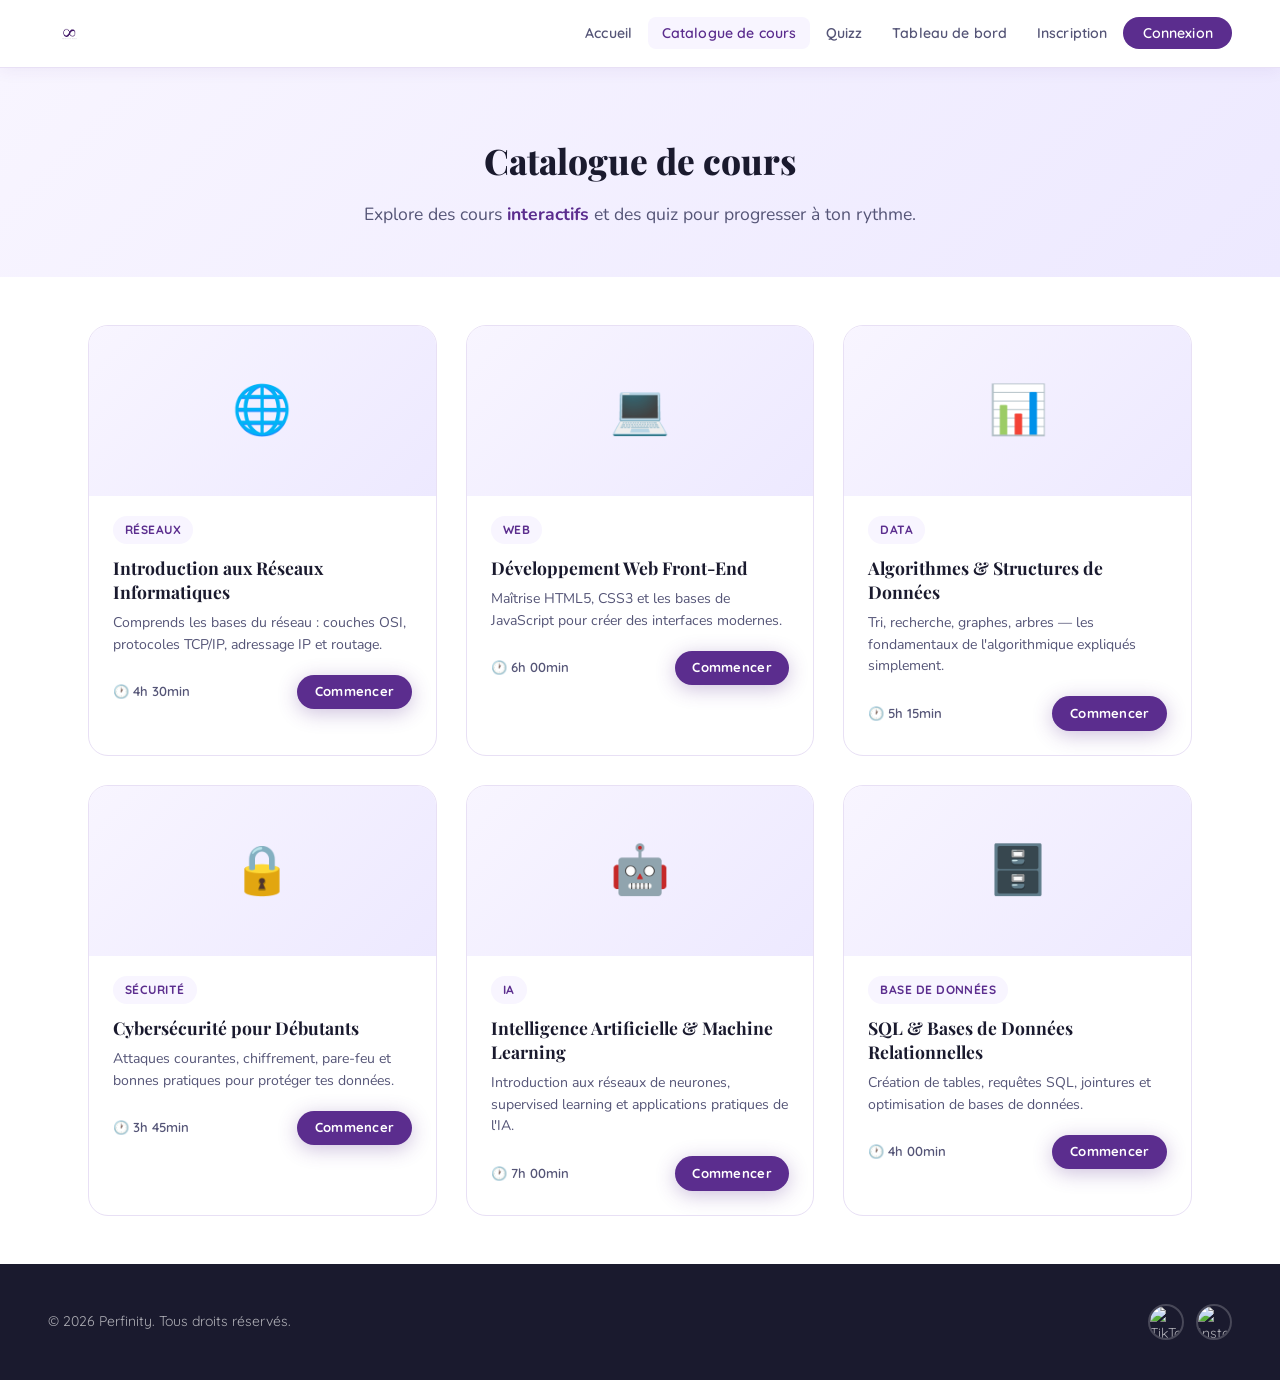
==== cata.html @ b3f83904 "modification des fichiers" ====
<!DOCTYPE html>
<html lang="fr">
<head>
  <meta charset="UTF-8">
  <meta name="viewport" content="width=device-width, initial-scale=1.0">
  <title>Perfinity – Catalogue de cours</title>
  <link rel="stylesheet" href="style.css">
  <link rel="icon" href="Perfinity_vf_claire-removebg-preview.png">
</head>
<body>

  <!-- HEADER -->
  <header>
    <img src="Perfinity_vf_claire-removebg-preview.png" alt="Perfinity" class="logo">
    <nav>
      <ul>
        <li><a href="home.html">Accueil</a></li>
        <li><a href="cata.html" class="active">Catalogue de cours</a></li>
        <li><a href="qui.html">Quizz</a></li>
        <li><a href="tdb.html">Tableau de bord</a></li>
        <li><a href="inscrip.html">Inscription</a></li>
        <li><a href="log.html">Connexion</a></li>
      </ul>
    </nav>
  </header>

  <main>

    <!-- CATALOGUE HEADER -->
    <div class="catalogue-header">
      <h1>Catalogue de cours</h1>
      <p>Explore des cours <em>interactifs</em> et des quiz pour progresser à ton rythme.</p>
    </div>

    <!-- COURSES GRID -->
    <div class="courses-grid">

      <div class="course-card">
        <div class="course-thumb">🌐</div>
        <div class="course-body">
          <span class="course-tag">Réseaux</span>
          <h3>Introduction aux Réseaux Informatiques</h3>
          <p>Comprends les bases du réseau : couches OSI, protocoles TCP/IP, adressage IP et routage.</p>
          <div class="course-footer">
            <span>🕐 4h 30min</span>
            <a href="#" class="btn btn-primary" style="padding:.4rem 1.1rem;font-size:.82rem;">Commencer</a>
          </div>
        </div>
      </div>

      <div class="course-card">
        <div class="course-thumb">💻</div>
        <div class="course-body">
          <span class="course-tag">Web</span>
          <h3>Développement Web Front-End</h3>
          <p>Maîtrise HTML5, CSS3 et les bases de JavaScript pour créer des interfaces modernes.</p>
          <div class="course-footer">
            <span>🕐 6h 00min</span>
            <a href="#" class="btn btn-primary" style="padding:.4rem 1.1rem;font-size:.82rem;">Commencer</a>
          </div>
        </div>
      </div>

      <div class="course-card">
        <div class="course-thumb">📊</div>
        <div class="course-body">
          <span class="course-tag">Data</span>
          <h3>Algorithmes & Structures de Données</h3>
          <p>Tri, recherche, graphes, arbres — les fondamentaux de l'algorithmique expliqués simplement.</p>
          <div class="course-footer">
            <span>🕐 5h 15min</span>
            <a href="#" class="btn btn-primary" style="padding:.4rem 1.1rem;font-size:.82rem;">Commencer</a>
          </div>
        </div>
      </div>

      <div class="course-card">
        <div class="course-thumb">🔒</div>
        <div class="course-body">
          <span class="course-tag">Sécurité</span>
          <h3>Cybersécurité pour Débutants</h3>
          <p>Attaques courantes, chiffrement, pare-feu et bonnes pratiques pour protéger tes données.</p>
          <div class="course-footer">
            <span>🕐 3h 45min</span>
            <a href="#" class="btn btn-primary" style="padding:.4rem 1.1rem;font-size:.82rem;">Commencer</a>
          </div>
        </div>
      </div>

      <div class="course-card">
        <div class="course-thumb">🤖</div>
        <div class="course-body">
          <span class="course-tag">IA</span>
          <h3>Intelligence Artificielle & Machine Learning</h3>
          <p>Introduction aux réseaux de neurones, supervised learning et applications pratiques de l'IA.</p>
          <div class="course-footer">
            <span>🕐 7h 00min</span>
            <a href="#" class="btn btn-primary" style="padding:.4rem 1.1rem;font-size:.82rem;">Commencer</a>
          </div>
        </div>
      </div>

      <div class="course-card">
        <div class="course-thumb">🗄️</div>
        <div class="course-body">
          <span class="course-tag">Base de données</span>
          <h3>SQL & Bases de Données Relationnelles</h3>
          <p>Création de tables, requêtes SQL, jointures et optimisation de bases de données.</p>
          <div class="course-footer">
            <span>🕐 4h 00min</span>
            <a href="#" class="btn btn-primary" style="padding:.4rem 1.1rem;font-size:.82rem;">Commencer</a>
          </div>
        </div>
      </div>

    </div>
  </main>

  <!-- FOOTER -->
  <footer>
    <p>© 2026 Perfinity. Tous droits réservés.</p>
    <div class="rslinks">
      <a href="https://www.tiktok.com/@immybloom26" target="_blank">
        <img src="styles/LogoTikTok.jpg" alt="TikTok">
      </a>
      <a href="https://www.instagram.com/immyb_loom/" target="_blank">
        <img src="styles/logoInsta.jpg" alt="Instagram">
      </a>
    </div>
  </footer>

</body>
</html>
---- style.css ----
@import url('https://fonts.googleapis.com/css2?family=Archivo:ital,wght@0,100..900;1,100..900&family=Courgette&family=Lora:ital,wght@0,400..700;1,400..700&family=Nunito:ital,wght@0,200..1000;1,200..1000&family=Playfair+Display:ital,wght@0,400..900;1,400..900&family=Quicksand:wght@300..700&display=swap');

/* ============================================================
   VARIABLES & RESET
   ============================================================ */
:root {
  --primary:    #5b2d8e;
  --primary-light: #7c3fbf;
  --primary-dark:  #3d1a6b;
  --accent:     #c084fc;
  --text:       #1a1a2e;
  --text-light: #555577;
  --bg:         #ffffff;
  --bg-soft:    #f8f5ff;
  --border:     #e8e0f5;
  --white:      #ffffff;
  --shadow:     0 4px 24px rgba(91,45,142,0.10);
  --shadow-md:  0 8px 40px rgba(91,45,142,0.16);
  --radius:     12px;
  --radius-lg:  20px;
  --transition: .25s cubic-bezier(.4,0,.2,1);
  --font-display: 'Courgette', cursive;
  --font-heading: 'Playfair Display', serif;
  --font-body:    'Nunito', sans-serif;
  --font-ui:      'Quicksand', sans-serif;
}

*, *::before, *::after { box-sizing: border-box; margin: 0; padding: 0; }

html { scroll-behavior: smooth; font-size: 16px; }

body {
  font-family: var(--font-body);
  background: var(--bg);
  color: var(--text);
  min-height: 100vh;
  display: flex;
  flex-direction: column;
  line-height: 1.65;
}

img { max-width: 100%; display: block; }
a  { color: inherit; text-decoration: none; }

/* ============================================================
   HEADER / NAV
   ============================================================ */
header {
  position: sticky;
  top: 0;
  z-index: 100;
  background: rgba(255,255,255,0.95);
  backdrop-filter: blur(12px);
  border-bottom: 1.5px solid var(--border);
  display: flex;
  align-items: center;
  justify-content: space-between;
  padding: 0 3rem;
  height: 68px;
  box-shadow: 0 2px 16px rgba(91,45,142,0.07);
}

.logo {
  height: 44px;
  width: auto;
  object-fit: contain;
}

header nav ul {
  list-style: none;
  display: flex;
  gap: 0.15rem;
  align-items: center;
}

header nav ul li a {
  font-family: var(--font-ui);
  font-weight: 600;
  font-size: 0.88rem;
  color: var(--text-light);
  padding: 0.45rem 0.85rem;
  border-radius: 8px;
  transition: color var(--transition), background var(--transition);
  letter-spacing: 0.01em;
}

header nav ul li a:hover,
header nav ul li a.active {
  color: var(--primary);
  background: var(--bg-soft);
}

header nav ul li:last-child a,
header nav ul li:nth-last-child(2) a {
  background: transparent;
}

header nav ul li:last-child a {
  background: var(--primary);
  color: var(--white);
  padding: 0.45rem 1.2rem;
  border-radius: 999px;
}

header nav ul li:last-child a:hover {
  background: var(--primary-dark);
  color: var(--white);
}

/* ============================================================
   MAIN
   ============================================================ */
main { flex: 1; }

/* ============================================================
   HERO (home)
   ============================================================ */
.hero {
  background: linear-gradient(135deg, var(--bg-soft) 0%, #ede9ff 60%, #f3e8ff 100%);
  padding: 7rem 3rem 6rem;
  text-align: center;
  position: relative;
  overflow: hidden;
}

.hero::before {
  content: '';
  position: absolute;
  inset: 0;
  background: radial-gradient(ellipse 70% 60% at 50% 0%, rgba(192,132,252,0.18) 0%, transparent 70%);
  pointer-events: none;
}

.hero-brand {
  font-family: var(--font-display);
  font-size: 1.4rem;
  color: var(--primary);
  letter-spacing: 0.05em;
  margin-bottom: 1rem;
  opacity: .85;
}

.hero h1 {
  font-family: var(--font-heading);
  font-size: clamp(2.4rem, 5vw, 4rem);
  font-weight: 800;
  color: var(--text);
  line-height: 1.15;
  margin-bottom: 1.4rem;
}

.hero h1 em {
  font-style: normal;
  color: var(--primary);
}

.hero p {
  font-size: 1.1rem;
  color: var(--text-light);
  max-width: 560px;
  margin: 0 auto 2.5rem;
}

/* ============================================================
   BUTTONS
   ============================================================ */
.btn {
  display: inline-block;
  font-family: var(--font-ui);
  font-weight: 700;
  font-size: 0.95rem;
  padding: 0.75rem 2rem;
  border-radius: 999px;
  border: none;
  cursor: pointer;
  transition: transform var(--transition), box-shadow var(--transition), background var(--transition);
  letter-spacing: 0.02em;
}

.btn-primary {
  background: var(--primary);
  color: var(--white);
  box-shadow: 0 4px 20px rgba(91,45,142,0.30);
}

.btn-primary:hover {
  background: var(--primary-dark);
  transform: translateY(-2px);
  box-shadow: 0 8px 28px rgba(91,45,142,0.38);
}

.btn-outline {
  background: transparent;
  color: var(--primary);
  border: 2px solid var(--primary);
}

.btn-outline:hover {
  background: var(--primary);
  color: var(--white);
  transform: translateY(-2px);
}

/* ============================================================
   SECTIONS GENERALES
   ============================================================ */
section {
  padding: 4rem 3rem;
}

.section-title {
  font-family: var(--font-heading);
  font-size: 1.9rem;
  font-weight: 700;
  color: var(--text);
  margin-bottom: 0.5rem;
}

.section-subtitle {
  color: var(--text-light);
  font-size: 1.05rem;
  margin-bottom: 2.5rem;
}

/* ============================================================
   QUIZ PREVIEW (home)
   ============================================================ */
.quiz-preview {
  background: var(--bg-soft);
  padding: 3.5rem 3rem;
}

.quiz-preview .section-header {
  text-align: center;
  margin-bottom: 2.5rem;
}

.quiz-grid {
  display: grid;
  grid-template-columns: repeat(auto-fill, minmax(300px, 1fr));
  gap: 1.5rem;
  max-width: 900px;
  margin: 0 auto;
}

.quiz-card {
  background: var(--white);
  border: 1.5px solid var(--border);
  border-radius: var(--radius-lg);
  padding: 1.4rem 1.6rem;
  display: flex;
  align-items: flex-start;
  gap: 1.2rem;
  transition: box-shadow var(--transition), transform var(--transition);
  cursor: pointer;
}

.quiz-card:hover {
  box-shadow: var(--shadow-md);
  transform: translateY(-3px);
  border-color: var(--accent);
}

.quiz-icon {
  width: 52px;
  height: 52px;
  min-width: 52px;
  background: var(--bg-soft);
  border-radius: var(--radius);
  display: flex;
  align-items: center;
  justify-content: center;
  font-size: 1.6rem;
}

.quiz-card h4 {
  font-family: var(--font-ui);
  font-weight: 700;
  font-size: 1rem;
  color: var(--text);
  margin-bottom: 0.35rem;
}

.quiz-card p {
  font-size: 0.88rem;
  color: var(--text-light);
  line-height: 1.5;
}

/* ============================================================
   CTA SECTION
   ============================================================ */
.cta {
  background: linear-gradient(135deg, var(--primary) 0%, var(--primary-light) 100%);
  color: var(--white);
  text-align: center;
  padding: 5rem 3rem;
  border-radius: var(--radius-lg);
  margin: 0 3rem 4rem;
}

.cta h2 {
  font-family: var(--font-heading);
  font-size: 2rem;
  font-weight: 800;
  margin-bottom: 0.75rem;
}

.cta p {
  font-size: 1.05rem;
  opacity: .88;
  margin-bottom: 2rem;
}

.cta .btn-primary {
  background: var(--white);
  color: var(--primary);
  box-shadow: 0 4px 20px rgba(0,0,0,0.18);
}

.cta .btn-primary:hover {
  background: var(--bg-soft);
  color: var(--primary-dark);
}

/* ============================================================
   CATALOGUE
   ============================================================ */
.catalogue-header {
  text-align: center;
  background: linear-gradient(135deg, var(--bg-soft) 0%, #ede9ff 100%);
  padding: 4rem 3rem 3rem;
}

.catalogue-header h1 {
  font-family: var(--font-heading);
  font-size: 2.2rem;
  font-weight: 800;
  color: var(--text);
  margin-bottom: 0.6rem;
}

.catalogue-header p {
  color: var(--text-light);
  font-size: 1.1rem;
  max-width: 620px;
  margin: 0 auto;
}

.catalogue-header p em {
  color: var(--primary);
  font-style: normal;
  font-weight: 700;
}

.courses-grid {
  display: grid;
  grid-template-columns: repeat(auto-fill, minmax(280px, 1fr));
  gap: 1.8rem;
  padding: 3rem;
  max-width: 1200px;
  margin: 0 auto;
}

.course-card {
  background: var(--white);
  border: 1.5px solid var(--border);
  border-radius: var(--radius-lg);
  overflow: hidden;
  transition: box-shadow var(--transition), transform var(--transition);
  cursor: pointer;
}

.course-card:hover {
  box-shadow: var(--shadow-md);
  transform: translateY(-4px);
  border-color: var(--accent);
}

.course-thumb {
  width: 100%;
  height: 170px;
  background: linear-gradient(135deg, var(--bg-soft), #ede9ff);
  display: flex;
  align-items: center;
  justify-content: center;
  font-size: 3rem;
}

.course-body {
  padding: 1.3rem 1.5rem 1.5rem;
}

.course-tag {
  display: inline-block;
  background: var(--bg-soft);
  color: var(--primary);
  font-family: var(--font-ui);
  font-weight: 700;
  font-size: 0.75rem;
  padding: 0.25rem 0.75rem;
  border-radius: 999px;
  margin-bottom: 0.75rem;
  letter-spacing: 0.04em;
  text-transform: uppercase;
}

.course-card h3 {
  font-family: var(--font-heading);
  font-size: 1.1rem;
  font-weight: 700;
  color: var(--text);
  margin-bottom: 0.5rem;
  line-height: 1.35;
}

.course-card p {
  font-size: 0.88rem;
  color: var(--text-light);
  line-height: 1.55;
  margin-bottom: 1.2rem;
}

.course-footer {
  display: flex;
  align-items: center;
  justify-content: space-between;
  font-size: 0.82rem;
  color: var(--text-light);
  font-family: var(--font-ui);
  font-weight: 600;
}

/* ============================================================
   QUIZ PAGE
   ============================================================ */
.quiz-header {
  text-align: center;
  background: linear-gradient(135deg, var(--bg-soft) 0%, #ede9ff 100%);
  padding: 4rem 3rem 3rem;
}

.quiz-header h1 {
  font-family: var(--font-heading);
  font-size: 2rem;
  font-weight: 800;
  color: var(--text);
  margin-bottom: 0.5rem;
}

.quiz-header p {
  color: var(--primary);
  font-weight: 700;
  font-size: 1.05rem;
}

.quiz-list {
  display: grid;
  grid-template-columns: repeat(auto-fill, minmax(300px, 1fr));
  gap: 1.6rem;
  padding: 3rem;
  max-width: 1100px;
  margin: 0 auto;
}

.quiz-item {
  background: var(--white);
  border: 1.5px solid var(--border);
  border-radius: var(--radius-lg);
  padding: 1.6rem;
  display: flex;
  gap: 1.1rem;
  align-items: flex-start;
  transition: box-shadow var(--transition), transform var(--transition);
  cursor: pointer;
}

.quiz-item:hover {
  box-shadow: var(--shadow-md);
  transform: translateY(-3px);
  border-color: var(--accent);
}

.quiz-item-icon {
  width: 56px;
  height: 56px;
  min-width: 56px;
  background: var(--bg-soft);
  border-radius: var(--radius);
  display: flex;
  align-items: center;
  justify-content: center;
  font-size: 1.8rem;
}

.quiz-item-content h4 {
  font-family: var(--font-ui);
  font-weight: 700;
  font-size: 1rem;
  margin-bottom: 0.4rem;
  color: var(--text);
}

.quiz-item-content p {
  font-size: 0.875rem;
  color: var(--text-light);
  margin-bottom: 0.8rem;
  line-height: 1.5;
}

.quiz-meta {
  display: flex;
  gap: 0.75rem;
  font-size: 0.78rem;
  font-family: var(--font-ui);
  font-weight: 600;
  color: var(--text-light);
}

.quiz-meta span {
  background: var(--bg-soft);
  padding: 0.2rem 0.6rem;
  border-radius: 999px;
  color: var(--primary);
}

/* ============================================================
   TABLEAU DE BORD
   ============================================================ */
.dashboard {
  padding: 3rem;
  max-width: 1100px;
  margin: 0 auto;
}

.dashboard-welcome {
  background: linear-gradient(135deg, var(--primary) 0%, var(--primary-light) 100%);
  color: var(--white);
  border-radius: var(--radius-lg);
  padding: 2.5rem 2.8rem;
  margin-bottom: 2.5rem;
  display: flex;
  align-items: center;
  justify-content: space-between;
  flex-wrap: wrap;
  gap: 1.5rem;
}

.dashboard-welcome h2 {
  font-family: var(--font-heading);
  font-size: 1.8rem;
  font-weight: 800;
  margin-bottom: 0.4rem;
}

.dashboard-welcome p {
  opacity: .88;
  font-size: 0.98rem;
}

.stats-grid {
  display: grid;
  grid-template-columns: repeat(auto-fit, minmax(180px, 1fr));
  gap: 1.3rem;
  margin-bottom: 2.5rem;
}

.stat-card {
  background: var(--white);
  border: 1.5px solid var(--border);
  border-radius: var(--radius-lg);
  padding: 1.6rem;
  text-align: center;
  transition: box-shadow var(--transition);
}

.stat-card:hover { box-shadow: var(--shadow); }

.stat-icon {
  font-size: 2rem;
  margin-bottom: 0.6rem;
}

.stat-value {
  font-family: var(--font-heading);
  font-size: 2rem;
  font-weight: 800;
  color: var(--primary);
  line-height: 1;
  margin-bottom: 0.4rem;
}

.stat-label {
  font-size: 0.85rem;
  color: var(--text-light);
  font-family: var(--font-ui);
  font-weight: 600;
}

.dashboard-grid {
  display: grid;
  grid-template-columns: 2fr 1fr;
  gap: 1.8rem;
}

.dashboard-panel {
  background: var(--white);
  border: 1.5px solid var(--border);
  border-radius: var(--radius-lg);
  padding: 1.8rem;
}

.dashboard-panel h3 {
  font-family: var(--font-heading);
  font-size: 1.15rem;
  font-weight: 700;
  margin-bottom: 1.3rem;
  color: var(--text);
  border-bottom: 1.5px solid var(--border);
  padding-bottom: 0.75rem;
}

.progress-item {
  margin-bottom: 1.2rem;
}

.progress-header {
  display: flex;
  justify-content: space-between;
  font-size: 0.88rem;
  font-family: var(--font-ui);
  font-weight: 600;
  color: var(--text);
  margin-bottom: 0.45rem;
}

.progress-bar {
  height: 8px;
  background: var(--bg-soft);
  border-radius: 999px;
  overflow: hidden;
}

.progress-fill {
  height: 100%;
  background: linear-gradient(90deg, var(--primary), var(--accent));
  border-radius: 999px;
  transition: width 1s ease;
}

.activity-item {
  display: flex;
  align-items: center;
  gap: 0.9rem;
  padding: 0.75rem 0;
  border-bottom: 1px solid var(--border);
  font-size: 0.875rem;
}

.activity-item:last-child { border-bottom: none; }

.activity-dot {
  width: 10px;
  height: 10px;
  border-radius: 50%;
  background: var(--primary);
  min-width: 10px;
}

.activity-text { color: var(--text); flex: 1; }
.activity-time { color: var(--text-light); font-size: 0.78rem; font-family: var(--font-ui); }

/* ============================================================
   INSCRIPTION & CONNEXION (forms)
   ============================================================ */
.auth-page {
  min-height: calc(100vh - 68px);
  background: linear-gradient(135deg, var(--bg-soft) 0%, #ede9ff 60%, #f3e8ff 100%);
  display: flex;
  align-items: center;
  justify-content: center;
  padding: 3rem 1.5rem;
}

.auth-card {
  background: var(--white);
  border: 1.5px solid var(--border);
  border-radius: var(--radius-lg);
  padding: 2.8rem 2.5rem;
  width: 100%;
  max-width: 460px;
  box-shadow: var(--shadow-md);
}

.auth-logo {
  text-align: center;
  margin-bottom: 0.5rem;
}

.auth-logo img {
  height: 48px;
  margin: 0 auto;
}

.auth-title {
  font-family: var(--font-heading);
  font-size: 1.7rem;
  font-weight: 800;
  color: var(--text);
  text-align: center;
  margin-bottom: 0.35rem;
}

.auth-subtitle {
  text-align: center;
  color: var(--text-light);
  font-size: 0.92rem;
  margin-bottom: 2rem;
}

.form-group {
  margin-bottom: 1.3rem;
}

.form-group label {
  display: block;
  font-family: var(--font-ui);
  font-weight: 700;
  font-size: 0.875rem;
  color: var(--text);
  margin-bottom: 0.45rem;
}

.form-group input,
.form-group select,
.form-group textarea {
  width: 100%;
  padding: 0.75rem 1rem;
  border: 1.5px solid var(--border);
  border-radius: var(--radius);
  font-family: var(--font-body);
  font-size: 0.95rem;
  color: var(--text);
  background: var(--bg);
  transition: border-color var(--transition), box-shadow var(--transition);
  outline: none;
}

.form-group input:focus,
.form-group select:focus,
.form-group textarea:focus {
  border-color: var(--primary);
  box-shadow: 0 0 0 3px rgba(91,45,142,0.12);
}

.form-group input::placeholder {
  color: #bbb;
}

.form-divider {
  display: flex;
  align-items: center;
  gap: 1rem;
  margin: 1.5rem 0;
  color: var(--text-light);
  font-size: 0.85rem;
  font-family: var(--font-ui);
}

.form-divider::before,
.form-divider::after {
  content: '';
  flex: 1;
  height: 1px;
  background: var(--border);
}

.auth-switch {
  text-align: center;
  margin-top: 1.5rem;
  font-size: 0.9rem;
  color: var(--text-light);
}

.auth-switch a {
  color: var(--primary);
  font-weight: 700;
  transition: opacity var(--transition);
}

.auth-switch a:hover { opacity: .75; }

/* ============================================================
   ARTICLE PAGE
   ============================================================ */
.article-hero {
  background: linear-gradient(135deg, var(--bg-soft) 0%, #ede9ff 100%);
  padding: 4.5rem 3rem 3.5rem;
  text-align: center;
}

.article-hero .article-tag {
  display: inline-block;
  background: var(--primary);
  color: var(--white);
  font-family: var(--font-ui);
  font-weight: 700;
  font-size: 0.78rem;
  padding: 0.3rem 0.9rem;
  border-radius: 999px;
  margin-bottom: 1.2rem;
  letter-spacing: 0.05em;
  text-transform: uppercase;
}

.article-hero h1 {
  font-family: var(--font-heading);
  font-size: clamp(1.8rem, 3.5vw, 2.8rem);
  font-weight: 800;
  line-height: 1.2;
  max-width: 700px;
  margin: 0 auto 1.2rem;
}

.article-meta {
  font-size: 0.875rem;
  color: var(--text-light);
  font-family: var(--font-ui);
  font-weight: 600;
}

.article-content {
  max-width: 760px;
  margin: 0 auto;
  padding: 3rem 2rem 5rem;
}

.article-content p {
  font-size: 1.05rem;
  line-height: 1.85;
  color: var(--text);
  margin-bottom: 1.5rem;
}

.article-content h2 {
  font-family: var(--font-heading);
  font-size: 1.6rem;
  font-weight: 700;
  margin: 2.5rem 0 1rem;
  color: var(--text);
}

.article-content h3 {
  font-family: var(--font-heading);
  font-size: 1.25rem;
  font-weight: 700;
  margin: 2rem 0 0.75rem;
  color: var(--primary);
}

/* ============================================================
   FOOTER
   ============================================================ */
footer {
  background: var(--text);
  color: rgba(255,255,255,.65);
  padding: 2.5rem 3rem;
  display: flex;
  align-items: center;
  justify-content: space-between;
  flex-wrap: wrap;
  gap: 1rem;
  font-size: 0.875rem;
  font-family: var(--font-ui);
}

.rslinks {
  display: flex;
  gap: 0.75rem;
  align-items: center;
}

.rslinks a {
  display: block;
  width: 36px;
  height: 36px;
  border-radius: 50%;
  overflow: hidden;
  transition: opacity var(--transition), transform var(--transition);
  border: 2px solid rgba(255,255,255,.2);
}

.rslinks a:hover { opacity: .85; transform: scale(1.1); }

.rslinks img {
  width: 100%;
  height: 100%;
  object-fit: cover;
}

/* ============================================================
   RESPONSIVE
   ============================================================ */
@media (max-width: 900px) {
  header { padding: 0 1.5rem; gap: 1rem; }
  header nav ul { gap: 0; }
  header nav ul li a { padding: 0.4rem 0.55rem; font-size: 0.8rem; }
  .courses-grid, .quiz-list { padding: 2rem 1.5rem; }
  .dashboard { padding: 1.5rem; }
  .dashboard-grid { grid-template-columns: 1fr; }
  section { padding: 3rem 1.5rem; }
  .cta { margin: 0 1.5rem 3rem; }
}

@media (max-width: 600px) {
  header { flex-wrap: wrap; height: auto; padding: 1rem; gap: 0.75rem; }
  header nav ul { flex-wrap: wrap; justify-content: center; }
  .hero { padding: 4rem 1.5rem; }
  .auth-card { padding: 2rem 1.5rem; }
  footer { flex-direction: column; text-align: center; }
}
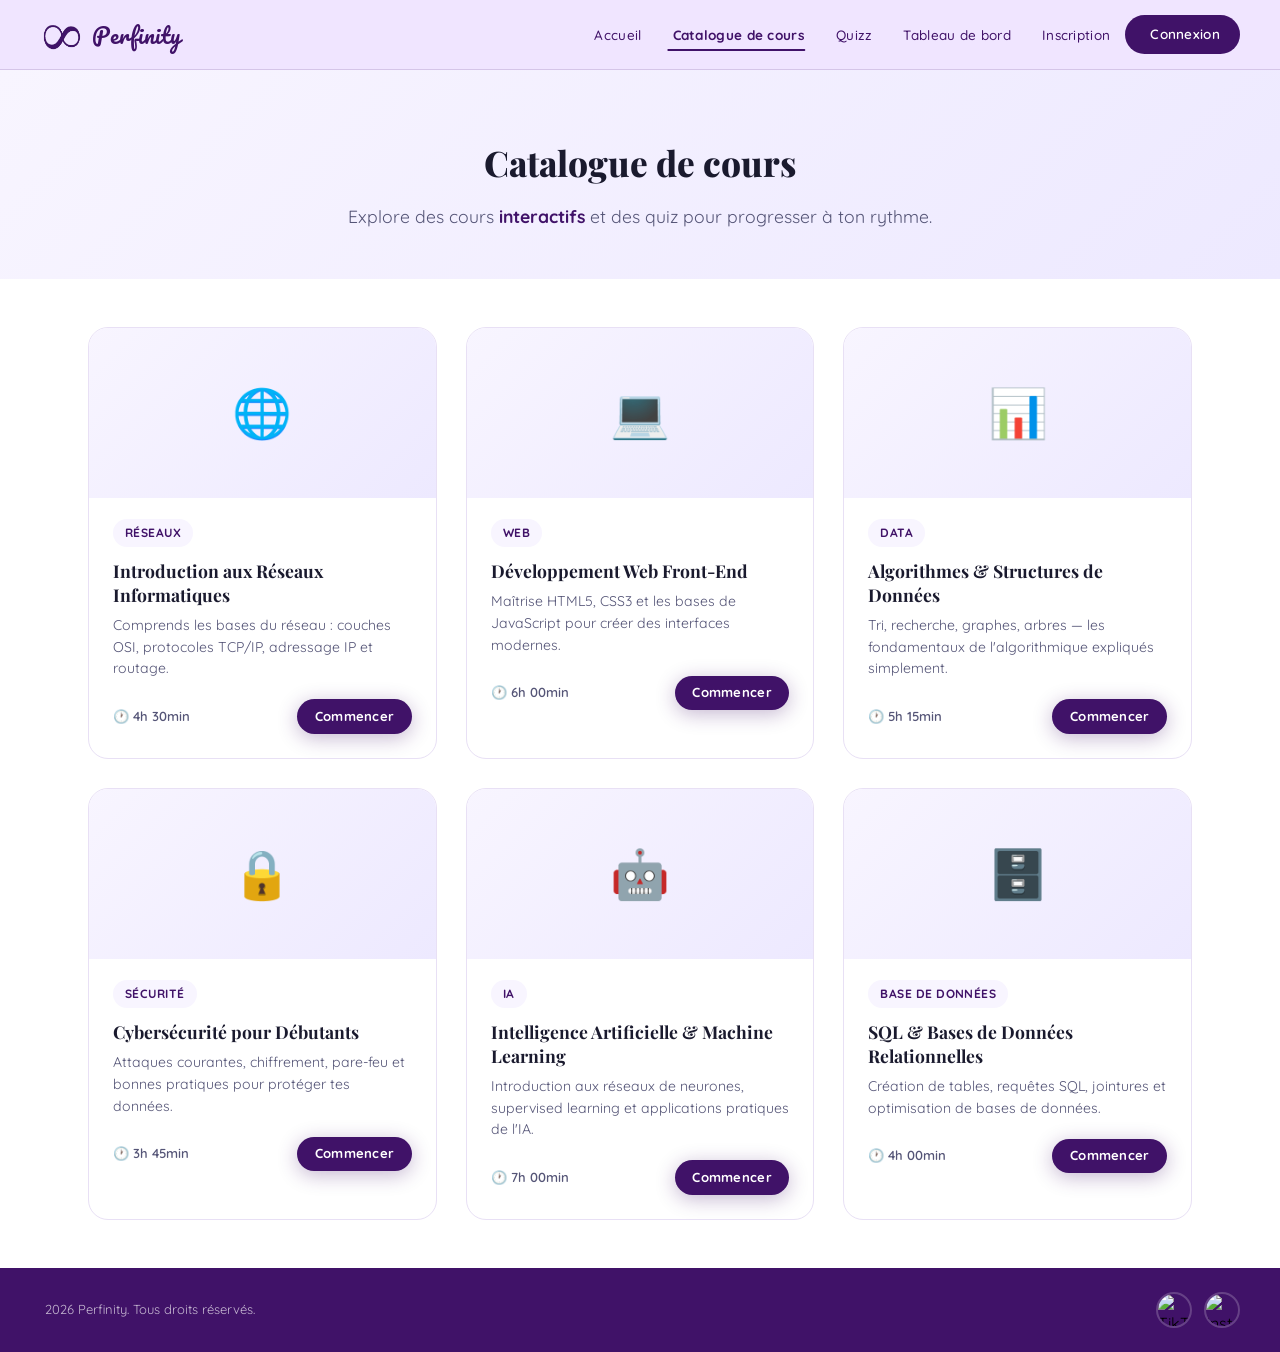
==== commit caaad876: "Elaboration de la V2 du CSS" ====
--- a/cata.html
+++ b/cata.html
@@ -6,20 +6,24 @@
   <title>Perfinity – Catalogue de cours</title>
   <link rel="stylesheet" href="style.css">
   <link rel="icon" href="Perfinity_vf_claire-removebg-preview.png">
+  <script src="https://unpkg.com/@phosphor-icons/web"></script>
 </head>
 <body>
 
   <!-- HEADER -->
   <header>
-    <img src="Perfinity_vf_claire-removebg-preview.png" alt="Perfinity" class="logo">
+    <div class="brand">
+      <img src="Perfinity_vf_claire-removebg-preview2.png" alt="Perfinity" class="logo">
+      <span>Perfinity</span>
+    </div>
     <nav>
       <ul>
-        <li><a href="home.html">Accueil</a></li>
-        <li><a href="cata.html" class="active">Catalogue de cours</a></li>
-        <li><a href="qui.html">Quizz</a></li>
-        <li><a href="tdb.html">Tableau de bord</a></li>
-        <li><a href="inscrip.html">Inscription</a></li>
-        <li><a href="log.html">Connexion</a></li>
+                <li><a href="index.html"><i class="ph-bold ph-house"></i> Accueil</a></li>
+                <li><a href="cata.html" class="active"><i class="ph-bold ph-books"></i> Catalogue de cours</a></li>
+                <li><a href="qui.html"><i class="ph-bold ph-question"></i> Quizz</a></li>
+                <li><a href="tdb.html"><i class="ph-bold ph-chart-bar"></i> Tableau de bord</a></li>
+                <li><a href="inscrip.html"><i class="ph-bold ph-user-plus"></i> Inscription</a></li>
+                <li><a href="log.html"><i class="ph-bold ph-sign-in"></i> Connexion</a></li>
       </ul>
     </nav>
   </header>
@@ -118,7 +122,7 @@
 
   <!-- FOOTER -->
   <footer>
-    <p>© 2026 Perfinity. Tous droits réservés.</p>
+    <p><i class="ph-bold ph-copyright"></i> 2026 Perfinity. Tous droits réservés.</p>
     <div class="rslinks">
       <a href="https://www.tiktok.com/@immybloom26" target="_blank">
         <img src="styles/LogoTikTok.jpg" alt="TikTok">
--- a/style.css
+++ b/style.css
@@ -1,921 +1,1044 @@
-@import url('https://fonts.googleapis.com/css2?family=Archivo:ital,wght@0,100..900;1,100..900&family=Courgette&family=Lora:ital,wght@0,400..700;1,400..700&family=Nunito:ital,wght@0,200..1000;1,200..1000&family=Playfair+Display:ital,wght@0,400..900;1,400..900&family=Quicksand:wght@300..700&display=swap');
-
-/* ============================================================
-   VARIABLES & RESET
+@import url('https://fonts.googleapis.com/css2?family=Pacifico&family=Quicksand:wght@300..700&family=Playfair+Display:ital,wght@0,400..900;1,400..900&family=Nunito:ital,wght@0,200..1000;1,200..1000&family=Courgette&display=swap');
+
+/* ============================================================
+   VARIABLES
    ============================================================ */
 :root {
-  --primary:    #5b2d8e;
-  --primary-light: #7c3fbf;
-  --primary-dark:  #3d1a6b;
-  --accent:     #c084fc;
-  --text:       #1a1a2e;
-  --text-light: #555577;
-  --bg:         #ffffff;
-  --bg-soft:    #f8f5ff;
-  --border:     #e8e0f5;
-  --white:      #ffffff;
-  --shadow:     0 4px 24px rgba(91,45,142,0.10);
-  --shadow-md:  0 8px 40px rgba(91,45,142,0.16);
-  --radius:     12px;
-  --radius-lg:  20px;
-  --transition: .25s cubic-bezier(.4,0,.2,1);
-  --font-display: 'Courgette', cursive;
-  --font-heading: 'Playfair Display', serif;
-  --font-body:    'Nunito', sans-serif;
-  --font-ui:      'Quicksand', sans-serif;
-}
-
-*, *::before, *::after { box-sizing: border-box; margin: 0; padding: 0; }
-
-html { scroll-behavior: smooth; font-size: 16px; }
+    --color1: #000000;
+    --color2: #401268;
+    --color3: #FFFFFF;
+    --color2-light: rgba(64, 18, 104, 0.08);
+    --color2-glass: rgba(237, 224, 255, 0.82);
+    --color2-border: rgba(64, 18, 104, 0.15);
+    --color2-hover: rgba(64, 18, 104, 0.08);
+    --color4: #f9f5ff;
+
+    /* Compatibilité autres pages */
+    --primary:       #401268;
+    --primary-light: #6b21a8;
+    --primary-dark:  #2a0050;
+    --accent:        #c084fc;
+    --text:          #1a1a2e;
+    --text-light:    #555577;
+    --bg:            #ffffff;
+    --bg-soft:       #f8f5ff;
+    --border:        #e8e0f5;
+    --white:         #ffffff;
+    --shadow:        0 4px 24px rgba(64,18,104,0.10);
+    --shadow-md:     0 8px 40px rgba(64,18,104,0.16);
+    --radius:        12px;
+    --radius-lg:     20px;
+    --transition:    .25s cubic-bezier(.4,0,.2,1);
+    --font-display:  'Pacifico', cursive;
+    --font-heading:  'Playfair Display', serif;
+    --font-body:     'Nunito', sans-serif;
+    --font-ui:       'Quicksand', sans-serif;
+}
+
+/* ============================================================
+   RESET
+   ============================================================ */
+*, *::before, *::after {
+    box-sizing: border-box;
+    margin: 0;
+    padding: 0;
+}
+
+html { scroll-behavior: smooth; }
 
 body {
-  font-family: var(--font-body);
-  background: var(--bg);
-  color: var(--text);
-  min-height: 100vh;
-  display: flex;
-  flex-direction: column;
-  line-height: 1.65;
+    font-family: var(--font-ui);
+    background-color: var(--color3);
+    color: var(--color1);
+    min-height: 100vh;
+    display: flex;
+    flex-direction: column;
+    line-height: 1.65;
 }
 
 img { max-width: 100%; display: block; }
-a  { color: inherit; text-decoration: none; }
+a { color: inherit; text-decoration: none; }
+main { flex: 1; }
 
 /* ============================================================
    HEADER / NAV
    ============================================================ */
 header {
-  position: sticky;
-  top: 0;
-  z-index: 100;
-  background: rgba(255,255,255,0.95);
-  backdrop-filter: blur(12px);
-  border-bottom: 1.5px solid var(--border);
-  display: flex;
-  align-items: center;
-  justify-content: space-between;
-  padding: 0 3rem;
-  height: 68px;
-  box-shadow: 0 2px 16px rgba(91,45,142,0.07);
-}
-
-.logo {
-  height: 44px;
-  width: auto;
-  object-fit: contain;
-}
-
-header nav ul {
-  list-style: none;
-  display: flex;
-  gap: 0.15rem;
-  align-items: center;
-}
-
-header nav ul li a {
-  font-family: var(--font-ui);
-  font-weight: 600;
-  font-size: 0.88rem;
-  color: var(--text-light);
-  padding: 0.45rem 0.85rem;
-  border-radius: 8px;
-  transition: color var(--transition), background var(--transition);
-  letter-spacing: 0.01em;
-}
-
-header nav ul li a:hover,
-header nav ul li a.active {
-  color: var(--primary);
-  background: var(--bg-soft);
-}
-
-header nav ul li:last-child a,
-header nav ul li:nth-last-child(2) a {
-  background: transparent;
-}
-
-header nav ul li:last-child a {
-  background: var(--primary);
-  color: var(--white);
-  padding: 0.45rem 1.2rem;
-  border-radius: 999px;
-}
-
-header nav ul li:last-child a:hover {
-  background: var(--primary-dark);
-  color: var(--white);
-}
-
-/* ============================================================
-   MAIN
-   ============================================================ */
-main { flex: 1; }
-
-/* ============================================================
-   HERO (home)
+    position: sticky;
+    top: 0;
+    z-index: 100;
+    width: 100%;
+    height: 70px;
+    display: flex;
+    align-items: center;
+    justify-content: space-between;
+    padding: 0 2.5rem;
+    background: var(--color2-glass);
+    backdrop-filter: blur(18px);
+    -webkit-backdrop-filter: blur(18px);
+    border-bottom: 1px solid var(--color2-border);
+}
+
+/* Logo + Nom */
+.brand {
+    display: flex;
+    align-items: center;
+    gap: 8px;
+    flex-shrink: 0;
+}
+
+header .logo {
+    height: 44px;
+    width: 44px;
+    object-fit: contain;
+    display: block;
+}
+
+header span {
+    font-size: 22px;
+    font-weight: 400;
+    color: var(--color2);
+    letter-spacing: 0.5px;
+    font-family: 'Pacifico', cursive;
+    line-height: 1;
+}
+
+/* Nav */
+nav ul {
+    list-style: none;
+    margin: 0;
+    padding: 0;
+    display: flex;
+    align-items: center;
+    gap: 4px;
+}
+
+nav ul li a {
+    text-decoration: none;
+    color: var(--color2);
+    font-size: 13.5px;
+    font-weight: 500;
+    font-family: var(--font-ui);
+    padding: 6px 11px;
+    letter-spacing: 0.3px;
+    position: relative;
+    transition: color 0.2s;
+    background: none;
+    display: inline-flex;
+    align-items: center;
+    gap: 5px;
+}
+
+/* Trait animé */
+nav ul li a::after {
+    content: '';
+    position: absolute;
+    bottom: 2px;
+    left: 50%;
+    transform: translateX(-50%);
+    width: 0;
+    height: 2px;
+    background-color: var(--color2);
+    border-radius: 2px;
+    transition: width 0.3s ease;
+}
+
+nav ul li a:hover::after,
+nav ul li a.active::after {
+    width: calc(100% - 22px);
+}
+
+nav ul li a:hover {
+    background: none;
+    color: var(--color2);
+}
+
+nav ul li a.active {
+    font-weight: 700;
+    color: var(--color2);
+}
+
+/* Bouton Connexion */
+nav ul li:last-child a {
+    background: var(--color2);
+    color: var(--color3);
+    border-radius: 50px;
+    padding: 8px 20px;
+    font-weight: 600;
+    transition: background 0.2s, transform 0.15s;
+}
+
+nav ul li:last-child a:hover {
+    background: var(--color1);
+    color: var(--color3);
+    transform: scale(1.03);
+}
+
+nav ul li:last-child a::after {
+    display: none;
+}
+
+/* ============================================================
+   BOUTONS GLOBAUX
+   ============================================================ */
+.btn {
+    display: inline-block;
+    font-family: var(--font-ui);
+    font-weight: 700;
+    font-size: 0.95rem;
+    padding: 0.75rem 2rem;
+    border-radius: 999px;
+    border: none;
+    cursor: pointer;
+    transition: transform var(--transition), box-shadow var(--transition), background var(--transition);
+    letter-spacing: 0.02em;
+}
+
+.btn-primary {
+    background: var(--color2);
+    color: var(--color3);
+    box-shadow: 0 4px 20px rgba(64,18,104,0.30);
+}
+
+.btn-primary:hover {
+    background: var(--color1);
+    transform: translateY(-2px);
+    box-shadow: 0 8px 28px rgba(64,18,104,0.38);
+}
+
+.btn-outline {
+    background: transparent;
+    color: var(--color2);
+    border: 2px solid var(--color2);
+}
+
+.btn-outline:hover {
+    background: var(--color2);
+    color: var(--color3);
+    transform: translateY(-2px);
+}
+
+/* ============================================================
+   HERO (index.html)
    ============================================================ */
 .hero {
-  background: linear-gradient(135deg, var(--bg-soft) 0%, #ede9ff 60%, #f3e8ff 100%);
-  padding: 7rem 3rem 6rem;
-  text-align: center;
-  position: relative;
-  overflow: hidden;
+    background: linear-gradient(135deg, var(--bg-soft) 0%, #ede9ff 60%, #f3e8ff 100%);
+    padding: 7rem 3rem 6rem;
+    text-align: center;
+    position: relative;
+    overflow: hidden;
 }
 
 .hero::before {
-  content: '';
-  position: absolute;
-  inset: 0;
-  background: radial-gradient(ellipse 70% 60% at 50% 0%, rgba(192,132,252,0.18) 0%, transparent 70%);
-  pointer-events: none;
+    content: '';
+    position: absolute;
+    inset: 0;
+    background: radial-gradient(ellipse 70% 60% at 50% 0%, rgba(192,132,252,0.18) 0%, transparent 70%);
+    pointer-events: none;
 }
 
 .hero-brand {
-  font-family: var(--font-display);
-  font-size: 1.4rem;
-  color: var(--primary);
-  letter-spacing: 0.05em;
-  margin-bottom: 1rem;
-  opacity: .85;
+    font-family: var(--font-display);
+    font-size: 1.4rem;
+    color: var(--color2);
+    letter-spacing: 0.05em;
+    margin-bottom: 1rem;
+    opacity: .85;
 }
 
 .hero h1 {
-  font-family: var(--font-heading);
-  font-size: clamp(2.4rem, 5vw, 4rem);
-  font-weight: 800;
-  color: var(--text);
-  line-height: 1.15;
-  margin-bottom: 1.4rem;
+    font-family: var(--font-heading);
+    font-size: clamp(2.4rem, 5vw, 4rem);
+    font-weight: 800;
+    color: var(--text);
+    line-height: 1.15;
+    margin-bottom: 1.4rem;
 }
 
 .hero h1 em {
-  font-style: normal;
-  color: var(--primary);
+    font-style: normal;
+    color: var(--color2);
 }
 
 .hero p {
-  font-size: 1.1rem;
-  color: var(--text-light);
-  max-width: 560px;
-  margin: 0 auto 2.5rem;
-}
-
-/* ============================================================
-   BUTTONS
-   ============================================================ */
-.btn {
-  display: inline-block;
-  font-family: var(--font-ui);
-  font-weight: 700;
-  font-size: 0.95rem;
-  padding: 0.75rem 2rem;
-  border-radius: 999px;
-  border: none;
-  cursor: pointer;
-  transition: transform var(--transition), box-shadow var(--transition), background var(--transition);
-  letter-spacing: 0.02em;
-}
-
-.btn-primary {
-  background: var(--primary);
-  color: var(--white);
-  box-shadow: 0 4px 20px rgba(91,45,142,0.30);
-}
-
-.btn-primary:hover {
-  background: var(--primary-dark);
-  transform: translateY(-2px);
-  box-shadow: 0 8px 28px rgba(91,45,142,0.38);
-}
-
-.btn-outline {
-  background: transparent;
-  color: var(--primary);
-  border: 2px solid var(--primary);
-}
-
-.btn-outline:hover {
-  background: var(--primary);
-  color: var(--white);
-  transform: translateY(-2px);
-}
-
-/* ============================================================
-   SECTIONS GENERALES
-   ============================================================ */
-section {
-  padding: 4rem 3rem;
-}
+    font-size: 1.1rem;
+    color: var(--text-light);
+    max-width: 560px;
+    margin: 0 auto 2.5rem;
+}
+
+/* ============================================================
+   SECTIONS (ben / benvenida — ancienne home)
+   ============================================================ */
+.ben {
+    padding: 5rem 2rem 2rem;
+    text-align: center;
+}
+
+.ben h2 {
+    font-size: 16px;
+    font-weight: 600;
+    color: var(--color2);
+    font-family: 'Pacifico', cursive;
+    margin-bottom: 0.5rem;
+}
+
+.benvenida {
+    text-align: center;
+    padding: 0 2rem 4rem;
+}
+
+.benvenida h3 {
+    font-size: 38px;
+    font-weight: 800;
+    color: var(--color2);
+    margin-bottom: 2rem;
+    line-height: 1.2;
+}
+
+.benvenida p {
+    font-size: 15px;
+    line-height: 1.8;
+    color: #555;
+    max-width: 600px;
+    margin: 0 auto 0.8rem;
+}
+
+.benvenida .btn-decouvrir {
+    display: inline-block;
+    margin-top: 2rem;
+    background: var(--color2);
+    color: var(--color3);
+    padding: 12px 32px;
+    border-radius: 50px;
+    font-size: 15px;
+    font-weight: 600;
+    transition: background 0.2s, transform 0.15s;
+}
+
+.benvenida .btn-decouvrir:hover {
+    background: var(--color1);
+    transform: scale(1.03);
+}
+
+/* ============================================================
+   ARTICLES
+   ============================================================ */
+.last {
+    padding: 3rem 2rem;
+    background: var(--color2-light);
+}
+
+.last h2 {
+    font-size: 22px;
+    font-weight: 700;
+    color: var(--color2);
+    text-align: center;
+    margin-bottom: 2rem;
+}
+
+.articles {
+    display: flex;
+    gap: 1.5rem;
+    flex-wrap: wrap;
+    justify-content: center;
+}
+
+.arti {
+    background: var(--color3);
+    border-radius: 12px;
+    border: 1px solid var(--color2-border);
+    padding: 1.2rem;
+    max-width: 300px;
+    display: flex;
+    flex-direction: column;
+    gap: 10px;
+    transition: transform 0.2s, box-shadow 0.2s;
+}
+
+.arti:hover {
+    transform: translateY(-4px);
+    box-shadow: 0 8px 24px rgba(64,18,104,0.12);
+}
+
+.arti img {
+    width: 100%;
+    height: 160px;
+    object-fit: cover;
+    border-radius: 8px;
+}
+
+.arti h3 { font-size: 15px; font-weight: 600; color: var(--color2); }
+.arti p  { font-size: 13px; line-height: 1.6; color: #666; }
+
+.arti a {
+    align-self: flex-start;
+    font-size: 13px;
+    font-weight: 600;
+    color: var(--color3);
+    background: var(--color2);
+    padding: 7px 16px;
+    border-radius: 50px;
+    transition: background 0.2s;
+}
+
+.arti a:hover { background: var(--color1); }
+
+/* ============================================================
+   CTA
+   ============================================================ */
+.cta {
+    background: linear-gradient(135deg, var(--color2) 0%, var(--primary-light) 100%);
+    color: var(--color3);
+    text-align: center;
+    padding: 5rem 3rem;
+    border-radius: var(--radius-lg);
+    margin: 0 3rem 4rem;
+}
+
+.cta h2 {
+    font-family: var(--font-heading);
+    font-size: 2rem;
+    font-weight: 800;
+    margin-bottom: 0.75rem;
+    color: var(--color3);
+}
+
+.cta p {
+    font-size: 1.05rem;
+    opacity: .88;
+    margin-bottom: 2rem;
+    color: var(--color3);
+}
+
+.cta button {
+    background: var(--color3);
+    border: none;
+    border-radius: 50px;
+    cursor: pointer;
+    transition: background 0.2s, transform 0.15s;
+}
+
+.cta button:hover { transform: scale(1.03); }
+
+.cta button a,
+.cta .btn-primary {
+    display: inline-flex;
+    align-items: center;
+    gap: 6px;
+    padding: 12px 32px;
+    color: var(--color2);
+    font-size: 15px;
+    font-weight: 700;
+    background: var(--color3);
+    border-radius: 50px;
+}
+
+.cta .btn-primary:hover {
+    background: var(--bg-soft);
+    color: var(--primary-dark);
+}
+
+/* ============================================================
+   SECTIONS GÉNÉRALES
+   ============================================================ */
+section { padding: 4rem 3rem; }
 
 .section-title {
-  font-family: var(--font-heading);
-  font-size: 1.9rem;
-  font-weight: 700;
-  color: var(--text);
-  margin-bottom: 0.5rem;
+    font-family: var(--font-heading);
+    font-size: 1.9rem;
+    font-weight: 700;
+    color: var(--text);
+    margin-bottom: 0.5rem;
 }
 
 .section-subtitle {
-  color: var(--text-light);
-  font-size: 1.05rem;
-  margin-bottom: 2.5rem;
+    color: var(--text-light);
+    font-size: 1.05rem;
+    margin-bottom: 2.5rem;
 }
 
 /* ============================================================
    QUIZ PREVIEW (home)
    ============================================================ */
 .quiz-preview {
-  background: var(--bg-soft);
-  padding: 3.5rem 3rem;
+    background: var(--bg-soft);
+    padding: 3.5rem 3rem;
 }
 
 .quiz-preview .section-header {
-  text-align: center;
-  margin-bottom: 2.5rem;
+    text-align: center;
+    margin-bottom: 2.5rem;
 }
 
 .quiz-grid {
-  display: grid;
-  grid-template-columns: repeat(auto-fill, minmax(300px, 1fr));
-  gap: 1.5rem;
-  max-width: 900px;
-  margin: 0 auto;
+    display: grid;
+    grid-template-columns: repeat(auto-fill, minmax(300px, 1fr));
+    gap: 1.5rem;
+    max-width: 900px;
+    margin: 0 auto;
 }
 
 .quiz-card {
-  background: var(--white);
-  border: 1.5px solid var(--border);
-  border-radius: var(--radius-lg);
-  padding: 1.4rem 1.6rem;
-  display: flex;
-  align-items: flex-start;
-  gap: 1.2rem;
-  transition: box-shadow var(--transition), transform var(--transition);
-  cursor: pointer;
+    background: var(--white);
+    border: 1.5px solid var(--border);
+    border-radius: var(--radius-lg);
+    padding: 1.4rem 1.6rem;
+    display: flex;
+    align-items: flex-start;
+    gap: 1.2rem;
+    transition: box-shadow var(--transition), transform var(--transition);
+    cursor: pointer;
 }
 
 .quiz-card:hover {
-  box-shadow: var(--shadow-md);
-  transform: translateY(-3px);
-  border-color: var(--accent);
+    box-shadow: var(--shadow-md);
+    transform: translateY(-3px);
+    border-color: var(--accent);
 }
 
 .quiz-icon {
-  width: 52px;
-  height: 52px;
-  min-width: 52px;
-  background: var(--bg-soft);
-  border-radius: var(--radius);
-  display: flex;
-  align-items: center;
-  justify-content: center;
-  font-size: 1.6rem;
+    width: 52px; height: 52px; min-width: 52px;
+    background: var(--bg-soft);
+    border-radius: var(--radius);
+    display: flex;
+    align-items: center;
+    justify-content: center;
+    font-size: 1.6rem;
 }
 
 .quiz-card h4 {
-  font-family: var(--font-ui);
-  font-weight: 700;
-  font-size: 1rem;
-  color: var(--text);
-  margin-bottom: 0.35rem;
+    font-family: var(--font-ui);
+    font-weight: 700;
+    font-size: 1rem;
+    color: var(--text);
+    margin-bottom: 0.35rem;
 }
 
 .quiz-card p {
-  font-size: 0.88rem;
-  color: var(--text-light);
-  line-height: 1.5;
-}
-
-/* ============================================================
-   CTA SECTION
-   ============================================================ */
-.cta {
-  background: linear-gradient(135deg, var(--primary) 0%, var(--primary-light) 100%);
-  color: var(--white);
-  text-align: center;
-  padding: 5rem 3rem;
-  border-radius: var(--radius-lg);
-  margin: 0 3rem 4rem;
-}
-
-.cta h2 {
-  font-family: var(--font-heading);
-  font-size: 2rem;
-  font-weight: 800;
-  margin-bottom: 0.75rem;
-}
-
-.cta p {
-  font-size: 1.05rem;
-  opacity: .88;
-  margin-bottom: 2rem;
-}
-
-.cta .btn-primary {
-  background: var(--white);
-  color: var(--primary);
-  box-shadow: 0 4px 20px rgba(0,0,0,0.18);
-}
-
-.cta .btn-primary:hover {
-  background: var(--bg-soft);
-  color: var(--primary-dark);
+    font-size: 0.88rem;
+    color: var(--text-light);
+    line-height: 1.5;
 }
 
 /* ============================================================
    CATALOGUE
    ============================================================ */
 .catalogue-header {
-  text-align: center;
-  background: linear-gradient(135deg, var(--bg-soft) 0%, #ede9ff 100%);
-  padding: 4rem 3rem 3rem;
+    text-align: center;
+    background: linear-gradient(135deg, var(--bg-soft) 0%, #ede9ff 100%);
+    padding: 4rem 3rem 3rem;
 }
 
 .catalogue-header h1 {
-  font-family: var(--font-heading);
-  font-size: 2.2rem;
-  font-weight: 800;
-  color: var(--text);
-  margin-bottom: 0.6rem;
+    font-family: var(--font-heading);
+    font-size: 2.2rem;
+    font-weight: 800;
+    color: var(--text);
+    margin-bottom: 0.6rem;
 }
 
 .catalogue-header p {
-  color: var(--text-light);
-  font-size: 1.1rem;
-  max-width: 620px;
-  margin: 0 auto;
+    color: var(--text-light);
+    font-size: 1.1rem;
+    max-width: 620px;
+    margin: 0 auto;
 }
 
 .catalogue-header p em {
-  color: var(--primary);
-  font-style: normal;
-  font-weight: 700;
+    color: var(--color2);
+    font-style: normal;
+    font-weight: 700;
 }
 
 .courses-grid {
-  display: grid;
-  grid-template-columns: repeat(auto-fill, minmax(280px, 1fr));
-  gap: 1.8rem;
-  padding: 3rem;
-  max-width: 1200px;
-  margin: 0 auto;
+    display: grid;
+    grid-template-columns: repeat(auto-fill, minmax(280px, 1fr));
+    gap: 1.8rem;
+    padding: 3rem;
+    max-width: 1200px;
+    margin: 0 auto;
 }
 
 .course-card {
-  background: var(--white);
-  border: 1.5px solid var(--border);
-  border-radius: var(--radius-lg);
-  overflow: hidden;
-  transition: box-shadow var(--transition), transform var(--transition);
-  cursor: pointer;
+    background: var(--white);
+    border: 1.5px solid var(--border);
+    border-radius: var(--radius-lg);
+    overflow: hidden;
+    transition: box-shadow var(--transition), transform var(--transition);
+    cursor: pointer;
 }
 
 .course-card:hover {
-  box-shadow: var(--shadow-md);
-  transform: translateY(-4px);
-  border-color: var(--accent);
+    box-shadow: var(--shadow-md);
+    transform: translateY(-4px);
+    border-color: var(--accent);
 }
 
 .course-thumb {
-  width: 100%;
-  height: 170px;
-  background: linear-gradient(135deg, var(--bg-soft), #ede9ff);
-  display: flex;
-  align-items: center;
-  justify-content: center;
-  font-size: 3rem;
-}
-
-.course-body {
-  padding: 1.3rem 1.5rem 1.5rem;
-}
+    width: 100%; height: 170px;
+    background: linear-gradient(135deg, var(--bg-soft), #ede9ff);
+    display: flex;
+    align-items: center;
+    justify-content: center;
+    font-size: 3rem;
+}
+
+.course-body { padding: 1.3rem 1.5rem 1.5rem; }
 
 .course-tag {
-  display: inline-block;
-  background: var(--bg-soft);
-  color: var(--primary);
-  font-family: var(--font-ui);
-  font-weight: 700;
-  font-size: 0.75rem;
-  padding: 0.25rem 0.75rem;
-  border-radius: 999px;
-  margin-bottom: 0.75rem;
-  letter-spacing: 0.04em;
-  text-transform: uppercase;
+    display: inline-block;
+    background: var(--bg-soft);
+    color: var(--color2);
+    font-family: var(--font-ui);
+    font-weight: 700;
+    font-size: 0.75rem;
+    padding: 0.25rem 0.75rem;
+    border-radius: 999px;
+    margin-bottom: 0.75rem;
+    letter-spacing: 0.04em;
+    text-transform: uppercase;
 }
 
 .course-card h3 {
-  font-family: var(--font-heading);
-  font-size: 1.1rem;
-  font-weight: 700;
-  color: var(--text);
-  margin-bottom: 0.5rem;
-  line-height: 1.35;
+    font-family: var(--font-heading);
+    font-size: 1.1rem;
+    font-weight: 700;
+    color: var(--text);
+    margin-bottom: 0.5rem;
+    line-height: 1.35;
 }
 
 .course-card p {
-  font-size: 0.88rem;
-  color: var(--text-light);
-  line-height: 1.55;
-  margin-bottom: 1.2rem;
+    font-size: 0.88rem;
+    color: var(--text-light);
+    line-height: 1.55;
+    margin-bottom: 1.2rem;
 }
 
 .course-footer {
-  display: flex;
-  align-items: center;
-  justify-content: space-between;
-  font-size: 0.82rem;
-  color: var(--text-light);
-  font-family: var(--font-ui);
-  font-weight: 600;
+    display: flex;
+    align-items: center;
+    justify-content: space-between;
+    font-size: 0.82rem;
+    color: var(--text-light);
+    font-family: var(--font-ui);
+    font-weight: 600;
 }
 
 /* ============================================================
    QUIZ PAGE
    ============================================================ */
 .quiz-header {
-  text-align: center;
-  background: linear-gradient(135deg, var(--bg-soft) 0%, #ede9ff 100%);
-  padding: 4rem 3rem 3rem;
+    text-align: center;
+    background: linear-gradient(135deg, var(--bg-soft) 0%, #ede9ff 100%);
+    padding: 4rem 3rem 3rem;
 }
 
 .quiz-header h1 {
-  font-family: var(--font-heading);
-  font-size: 2rem;
-  font-weight: 800;
-  color: var(--text);
-  margin-bottom: 0.5rem;
+    font-family: var(--font-heading);
+    font-size: 2rem;
+    font-weight: 800;
+    color: var(--text);
+    margin-bottom: 0.5rem;
 }
 
 .quiz-header p {
-  color: var(--primary);
-  font-weight: 700;
-  font-size: 1.05rem;
+    color: var(--color2);
+    font-weight: 700;
+    font-size: 1.05rem;
 }
 
 .quiz-list {
-  display: grid;
-  grid-template-columns: repeat(auto-fill, minmax(300px, 1fr));
-  gap: 1.6rem;
-  padding: 3rem;
-  max-width: 1100px;
-  margin: 0 auto;
+    display: grid;
+    grid-template-columns: repeat(auto-fill, minmax(300px, 1fr));
+    gap: 1.6rem;
+    padding: 3rem;
+    max-width: 1100px;
+    margin: 0 auto;
 }
 
 .quiz-item {
-  background: var(--white);
-  border: 1.5px solid var(--border);
-  border-radius: var(--radius-lg);
-  padding: 1.6rem;
-  display: flex;
-  gap: 1.1rem;
-  align-items: flex-start;
-  transition: box-shadow var(--transition), transform var(--transition);
-  cursor: pointer;
+    background: var(--white);
+    border: 1.5px solid var(--border);
+    border-radius: var(--radius-lg);
+    padding: 1.6rem;
+    display: flex;
+    gap: 1.1rem;
+    align-items: flex-start;
+    transition: box-shadow var(--transition), transform var(--transition);
+    cursor: pointer;
 }
 
 .quiz-item:hover {
-  box-shadow: var(--shadow-md);
-  transform: translateY(-3px);
-  border-color: var(--accent);
+    box-shadow: var(--shadow-md);
+    transform: translateY(-3px);
+    border-color: var(--accent);
 }
 
 .quiz-item-icon {
-  width: 56px;
-  height: 56px;
-  min-width: 56px;
-  background: var(--bg-soft);
-  border-radius: var(--radius);
-  display: flex;
-  align-items: center;
-  justify-content: center;
-  font-size: 1.8rem;
+    width: 56px; height: 56px; min-width: 56px;
+    background: var(--bg-soft);
+    border-radius: var(--radius);
+    display: flex;
+    align-items: center;
+    justify-content: center;
+    font-size: 1.8rem;
 }
 
 .quiz-item-content h4 {
-  font-family: var(--font-ui);
-  font-weight: 700;
-  font-size: 1rem;
-  margin-bottom: 0.4rem;
-  color: var(--text);
+    font-family: var(--font-ui);
+    font-weight: 700;
+    font-size: 1rem;
+    margin-bottom: 0.4rem;
+    color: var(--text);
 }
 
 .quiz-item-content p {
-  font-size: 0.875rem;
-  color: var(--text-light);
-  margin-bottom: 0.8rem;
-  line-height: 1.5;
+    font-size: 0.875rem;
+    color: var(--text-light);
+    margin-bottom: 0.8rem;
+    line-height: 1.5;
 }
 
 .quiz-meta {
-  display: flex;
-  gap: 0.75rem;
-  font-size: 0.78rem;
-  font-family: var(--font-ui);
-  font-weight: 600;
-  color: var(--text-light);
+    display: flex;
+    gap: 0.75rem;
+    font-size: 0.78rem;
+    font-family: var(--font-ui);
+    font-weight: 600;
+    color: var(--text-light);
 }
 
 .quiz-meta span {
-  background: var(--bg-soft);
-  padding: 0.2rem 0.6rem;
-  border-radius: 999px;
-  color: var(--primary);
+    background: var(--bg-soft);
+    padding: 0.2rem 0.6rem;
+    border-radius: 999px;
+    color: var(--color2);
 }
 
 /* ============================================================
    TABLEAU DE BORD
    ============================================================ */
 .dashboard {
-  padding: 3rem;
-  max-width: 1100px;
-  margin: 0 auto;
+    padding: 3rem;
+    max-width: 1100px;
+    margin: 0 auto;
 }
 
 .dashboard-welcome {
-  background: linear-gradient(135deg, var(--primary) 0%, var(--primary-light) 100%);
-  color: var(--white);
-  border-radius: var(--radius-lg);
-  padding: 2.5rem 2.8rem;
-  margin-bottom: 2.5rem;
-  display: flex;
-  align-items: center;
-  justify-content: space-between;
-  flex-wrap: wrap;
-  gap: 1.5rem;
+    background: linear-gradient(135deg, var(--color2) 0%, var(--primary-light) 100%);
+    color: var(--white);
+    border-radius: var(--radius-lg);
+    padding: 2.5rem 2.8rem;
+    margin-bottom: 2.5rem;
+    display: flex;
+    align-items: center;
+    justify-content: space-between;
+    flex-wrap: wrap;
+    gap: 1.5rem;
 }
 
 .dashboard-welcome h2 {
-  font-family: var(--font-heading);
-  font-size: 1.8rem;
-  font-weight: 800;
-  margin-bottom: 0.4rem;
-}
-
-.dashboard-welcome p {
-  opacity: .88;
-  font-size: 0.98rem;
-}
+    font-family: var(--font-heading);
+    font-size: 1.8rem;
+    font-weight: 800;
+    margin-bottom: 0.4rem;
+}
+
+.dashboard-welcome p { opacity: .88; font-size: 0.98rem; }
 
 .stats-grid {
-  display: grid;
-  grid-template-columns: repeat(auto-fit, minmax(180px, 1fr));
-  gap: 1.3rem;
-  margin-bottom: 2.5rem;
+    display: grid;
+    grid-template-columns: repeat(auto-fit, minmax(180px, 1fr));
+    gap: 1.3rem;
+    margin-bottom: 2.5rem;
 }
 
 .stat-card {
-  background: var(--white);
-  border: 1.5px solid var(--border);
-  border-radius: var(--radius-lg);
-  padding: 1.6rem;
-  text-align: center;
-  transition: box-shadow var(--transition);
+    background: var(--white);
+    border: 1.5px solid var(--border);
+    border-radius: var(--radius-lg);
+    padding: 1.6rem;
+    text-align: center;
+    transition: box-shadow var(--transition);
 }
 
 .stat-card:hover { box-shadow: var(--shadow); }
-
-.stat-icon {
-  font-size: 2rem;
-  margin-bottom: 0.6rem;
-}
+.stat-icon { font-size: 2rem; margin-bottom: 0.6rem; }
 
 .stat-value {
-  font-family: var(--font-heading);
-  font-size: 2rem;
-  font-weight: 800;
-  color: var(--primary);
-  line-height: 1;
-  margin-bottom: 0.4rem;
+    font-family: var(--font-heading);
+    font-size: 2rem;
+    font-weight: 800;
+    color: var(--color2);
+    line-height: 1;
+    margin-bottom: 0.4rem;
 }
 
 .stat-label {
-  font-size: 0.85rem;
-  color: var(--text-light);
-  font-family: var(--font-ui);
-  font-weight: 600;
+    font-size: 0.85rem;
+    color: var(--text-light);
+    font-family: var(--font-ui);
+    font-weight: 600;
 }
 
 .dashboard-grid {
-  display: grid;
-  grid-template-columns: 2fr 1fr;
-  gap: 1.8rem;
+    display: grid;
+    grid-template-columns: 2fr 1fr;
+    gap: 1.8rem;
 }
 
 .dashboard-panel {
-  background: var(--white);
-  border: 1.5px solid var(--border);
-  border-radius: var(--radius-lg);
-  padding: 1.8rem;
+    background: var(--white);
+    border: 1.5px solid var(--border);
+    border-radius: var(--radius-lg);
+    padding: 1.8rem;
 }
 
 .dashboard-panel h3 {
-  font-family: var(--font-heading);
-  font-size: 1.15rem;
-  font-weight: 700;
-  margin-bottom: 1.3rem;
-  color: var(--text);
-  border-bottom: 1.5px solid var(--border);
-  padding-bottom: 0.75rem;
-}
-
-.progress-item {
-  margin-bottom: 1.2rem;
-}
+    font-family: var(--font-heading);
+    font-size: 1.15rem;
+    font-weight: 700;
+    margin-bottom: 1.3rem;
+    color: var(--text);
+    border-bottom: 1.5px solid var(--border);
+    padding-bottom: 0.75rem;
+}
+
+.progress-item { margin-bottom: 1.2rem; }
 
 .progress-header {
-  display: flex;
-  justify-content: space-between;
-  font-size: 0.88rem;
-  font-family: var(--font-ui);
-  font-weight: 600;
-  color: var(--text);
-  margin-bottom: 0.45rem;
+    display: flex;
+    justify-content: space-between;
+    font-size: 0.88rem;
+    font-family: var(--font-ui);
+    font-weight: 600;
+    color: var(--text);
+    margin-bottom: 0.45rem;
 }
 
 .progress-bar {
-  height: 8px;
-  background: var(--bg-soft);
-  border-radius: 999px;
-  overflow: hidden;
+    height: 8px;
+    background: var(--bg-soft);
+    border-radius: 999px;
+    overflow: hidden;
 }
 
 .progress-fill {
-  height: 100%;
-  background: linear-gradient(90deg, var(--primary), var(--accent));
-  border-radius: 999px;
-  transition: width 1s ease;
+    height: 100%;
+    background: linear-gradient(90deg, var(--color2), var(--accent));
+    border-radius: 999px;
+    transition: width 1s ease;
 }
 
 .activity-item {
-  display: flex;
-  align-items: center;
-  gap: 0.9rem;
-  padding: 0.75rem 0;
-  border-bottom: 1px solid var(--border);
-  font-size: 0.875rem;
+    display: flex;
+    align-items: center;
+    gap: 0.9rem;
+    padding: 0.75rem 0;
+    border-bottom: 1px solid var(--border);
+    font-size: 0.875rem;
 }
 
 .activity-item:last-child { border-bottom: none; }
 
 .activity-dot {
-  width: 10px;
-  height: 10px;
-  border-radius: 50%;
-  background: var(--primary);
-  min-width: 10px;
+    width: 10px; height: 10px;
+    border-radius: 50%;
+    background: var(--color2);
+    min-width: 10px;
 }
 
 .activity-text { color: var(--text); flex: 1; }
 .activity-time { color: var(--text-light); font-size: 0.78rem; font-family: var(--font-ui); }
 
 /* ============================================================
-   INSCRIPTION & CONNEXION (forms)
+   AUTH (inscription / connexion)
    ============================================================ */
 .auth-page {
-  min-height: calc(100vh - 68px);
-  background: linear-gradient(135deg, var(--bg-soft) 0%, #ede9ff 60%, #f3e8ff 100%);
-  display: flex;
-  align-items: center;
-  justify-content: center;
-  padding: 3rem 1.5rem;
+    min-height: calc(100vh - 70px);
+    background: linear-gradient(135deg, var(--bg-soft) 0%, #ede9ff 60%, #f3e8ff 100%);
+    display: flex;
+    align-items: center;
+    justify-content: center;
+    padding: 3rem 1.5rem;
 }
 
 .auth-card {
-  background: var(--white);
-  border: 1.5px solid var(--border);
-  border-radius: var(--radius-lg);
-  padding: 2.8rem 2.5rem;
-  width: 100%;
-  max-width: 460px;
-  box-shadow: var(--shadow-md);
-}
-
-.auth-logo {
-  text-align: center;
-  margin-bottom: 0.5rem;
-}
-
-.auth-logo img {
-  height: 48px;
-  margin: 0 auto;
-}
+    background: var(--white);
+    border: 1.5px solid var(--border);
+    border-radius: var(--radius-lg);
+    padding: 2.8rem 2.5rem;
+    width: 100%;
+    max-width: 460px;
+    box-shadow: var(--shadow-md);
+}
+
+.auth-logo { text-align: center; margin-bottom: 0.5rem; }
+.auth-logo img { height: 48px; margin: 0 auto; }
 
 .auth-title {
-  font-family: var(--font-heading);
-  font-size: 1.7rem;
-  font-weight: 800;
-  color: var(--text);
-  text-align: center;
-  margin-bottom: 0.35rem;
+    font-family: var(--font-heading);
+    font-size: 1.7rem;
+    font-weight: 800;
+    color: var(--text);
+    text-align: center;
+    margin-bottom: 0.35rem;
 }
 
 .auth-subtitle {
-  text-align: center;
-  color: var(--text-light);
-  font-size: 0.92rem;
-  margin-bottom: 2rem;
-}
-
-.form-group {
-  margin-bottom: 1.3rem;
-}
+    text-align: center;
+    color: var(--text-light);
+    font-size: 0.92rem;
+    margin-bottom: 2rem;
+}
+
+.form-group { margin-bottom: 1.3rem; }
 
 .form-group label {
-  display: block;
-  font-family: var(--font-ui);
-  font-weight: 700;
-  font-size: 0.875rem;
-  color: var(--text);
-  margin-bottom: 0.45rem;
+    display: block;
+    font-family: var(--font-ui);
+    font-weight: 700;
+    font-size: 0.875rem;
+    color: var(--text);
+    margin-bottom: 0.45rem;
 }
 
 .form-group input,
 .form-group select,
 .form-group textarea {
-  width: 100%;
-  padding: 0.75rem 1rem;
-  border: 1.5px solid var(--border);
-  border-radius: var(--radius);
-  font-family: var(--font-body);
-  font-size: 0.95rem;
-  color: var(--text);
-  background: var(--bg);
-  transition: border-color var(--transition), box-shadow var(--transition);
-  outline: none;
+    width: 100%;
+    padding: 0.75rem 1rem;
+    border: 1.5px solid var(--border);
+    border-radius: var(--radius);
+    font-family: var(--font-body);
+    font-size: 0.95rem;
+    color: var(--text);
+    background: var(--bg);
+    transition: border-color var(--transition), box-shadow var(--transition);
+    outline: none;
 }
 
 .form-group input:focus,
 .form-group select:focus,
 .form-group textarea:focus {
-  border-color: var(--primary);
-  box-shadow: 0 0 0 3px rgba(91,45,142,0.12);
-}
-
-.form-group input::placeholder {
-  color: #bbb;
-}
+    border-color: var(--color2);
+    box-shadow: 0 0 0 3px rgba(64,18,104,0.12);
+}
+
+.form-group input::placeholder { color: #bbb; }
 
 .form-divider {
-  display: flex;
-  align-items: center;
-  gap: 1rem;
-  margin: 1.5rem 0;
-  color: var(--text-light);
-  font-size: 0.85rem;
-  font-family: var(--font-ui);
+    display: flex;
+    align-items: center;
+    gap: 1rem;
+    margin: 1.5rem 0;
+    color: var(--text-light);
+    font-size: 0.85rem;
+    font-family: var(--font-ui);
 }
 
 .form-divider::before,
 .form-divider::after {
-  content: '';
-  flex: 1;
-  height: 1px;
-  background: var(--border);
+    content: '';
+    flex: 1;
+    height: 1px;
+    background: var(--border);
 }
 
 .auth-switch {
-  text-align: center;
-  margin-top: 1.5rem;
-  font-size: 0.9rem;
-  color: var(--text-light);
+    text-align: center;
+    margin-top: 1.5rem;
+    font-size: 0.9rem;
+    color: var(--text-light);
 }
 
 .auth-switch a {
-  color: var(--primary);
-  font-weight: 700;
-  transition: opacity var(--transition);
+    color: var(--color2);
+    font-weight: 700;
+    transition: opacity var(--transition);
 }
 
 .auth-switch a:hover { opacity: .75; }
 
 /* ============================================================
-   ARTICLE PAGE
-   ============================================================ */
-.article-hero {
-  background: linear-gradient(135deg, var(--bg-soft) 0%, #ede9ff 100%);
-  padding: 4.5rem 3rem 3.5rem;
-  text-align: center;
-}
-
-.article-hero .article-tag {
-  display: inline-block;
-  background: var(--primary);
-  color: var(--white);
-  font-family: var(--font-ui);
-  font-weight: 700;
-  font-size: 0.78rem;
-  padding: 0.3rem 0.9rem;
-  border-radius: 999px;
-  margin-bottom: 1.2rem;
-  letter-spacing: 0.05em;
-  text-transform: uppercase;
-}
-
-.article-hero h1 {
-  font-family: var(--font-heading);
-  font-size: clamp(1.8rem, 3.5vw, 2.8rem);
-  font-weight: 800;
-  line-height: 1.2;
-  max-width: 700px;
-  margin: 0 auto 1.2rem;
-}
-
-.article-meta {
-  font-size: 0.875rem;
-  color: var(--text-light);
-  font-family: var(--font-ui);
-  font-weight: 600;
-}
-
-.article-content {
-  max-width: 760px;
-  margin: 0 auto;
-  padding: 3rem 2rem 5rem;
-}
-
-.article-content p {
-  font-size: 1.05rem;
-  line-height: 1.85;
-  color: var(--text);
-  margin-bottom: 1.5rem;
-}
-
-.article-content h2 {
-  font-family: var(--font-heading);
-  font-size: 1.6rem;
-  font-weight: 700;
-  margin: 2.5rem 0 1rem;
-  color: var(--text);
-}
-
-.article-content h3 {
-  font-family: var(--font-heading);
-  font-size: 1.25rem;
-  font-weight: 700;
-  margin: 2rem 0 0.75rem;
-  color: var(--primary);
-}
-
-/* ============================================================
    FOOTER
    ============================================================ */
 footer {
-  background: var(--text);
-  color: rgba(255,255,255,.65);
-  padding: 2.5rem 3rem;
-  display: flex;
-  align-items: center;
-  justify-content: space-between;
-  flex-wrap: wrap;
-  gap: 1rem;
-  font-size: 0.875rem;
-  font-family: var(--font-ui);
-}
-
-.rslinks {
-  display: flex;
-  gap: 0.75rem;
-  align-items: center;
-}
+    background: var(--color2);
+    padding: 1.5rem 2.5rem;
+    display: flex;
+    align-items: center;
+    justify-content: space-between;
+    flex-wrap: wrap;
+    gap: 12px;
+    font-family: var(--font-ui);
+}
+
+footer p {
+    font-size: 13px;
+    color: rgba(255,255,255,0.7);
+    display: flex;
+    align-items: center;
+    gap: 5px;
+}
+
+.rslinks { display: flex; gap: 0.75rem; align-items: center; }
 
 .rslinks a {
-  display: block;
-  width: 36px;
-  height: 36px;
-  border-radius: 50%;
-  overflow: hidden;
-  transition: opacity var(--transition), transform var(--transition);
-  border: 2px solid rgba(255,255,255,.2);
+    display: block;
+    width: 36px; height: 36px;
+    border-radius: 50%;
+    overflow: hidden;
+    border: 2px solid rgba(255,255,255,.2);
+    transition: opacity var(--transition), transform var(--transition);
 }
 
 .rslinks a:hover { opacity: .85; transform: scale(1.1); }
 
 .rslinks img {
-  width: 100%;
-  height: 100%;
-  object-fit: cover;
+    width: 100%; height: 100%;
+    object-fit: cover;
 }
 
 /* ============================================================
    RESPONSIVE
    ============================================================ */
+@media (max-width: 1024px) {
+    nav ul { gap: 2px; }
+    nav ul li a { font-size: 13px; padding: 6px 8px; }
+}
+
 @media (max-width: 900px) {
-  header { padding: 0 1.5rem; gap: 1rem; }
-  header nav ul { gap: 0; }
-  header nav ul li a { padding: 0.4rem 0.55rem; font-size: 0.8rem; }
-  .courses-grid, .quiz-list { padding: 2rem 1.5rem; }
-  .dashboard { padding: 1.5rem; }
-  .dashboard-grid { grid-template-columns: 1fr; }
-  section { padding: 3rem 1.5rem; }
-  .cta { margin: 0 1.5rem 3rem; }
-}
-
-@media (max-width: 600px) {
-  header { flex-wrap: wrap; height: auto; padding: 1rem; gap: 0.75rem; }
-  header nav ul { flex-wrap: wrap; justify-content: center; }
-  .hero { padding: 4rem 1.5rem; }
-  .auth-card { padding: 2rem 1.5rem; }
-  footer { flex-direction: column; text-align: center; }
-}+    header { padding: 0 1.5rem; }
+    .courses-grid, .quiz-list { padding: 2rem 1.5rem; }
+    .dashboard { padding: 1.5rem; }
+    .dashboard-grid { grid-template-columns: 1fr; }
+    section { padding: 3rem 1.5rem; }
+    .cta { margin: 0 1.5rem 3rem; }
+}
+
+@media (max-width: 768px) {
+    header {
+        flex-wrap: wrap;
+        height: auto;
+        padding: 0.8rem 1.2rem;
+        gap: 10px;
+    }
+    header .logo { height: 38px; width: 38px; }
+    header span { font-size: 18px; }
+    nav { width: 100%; }
+    nav ul { flex-wrap: wrap; justify-content: center; gap: 2px; }
+    nav ul li a { font-size: 12px; padding: 5px 8px; }
+    .benvenida h3 { font-size: 26px; }
+    .ben { padding: 3rem 1rem 1rem; }
+    .hero { padding: 4rem 1.5rem; }
+    .auth-card { padding: 2rem 1.5rem; }
+}
+
+@media (max-width: 480px) {
+    nav ul li a { font-size: 11px; padding: 4px 6px; }
+    .benvenida h3 { font-size: 20px; }
+    footer { flex-direction: column; align-items: center; text-align: center; }
+}
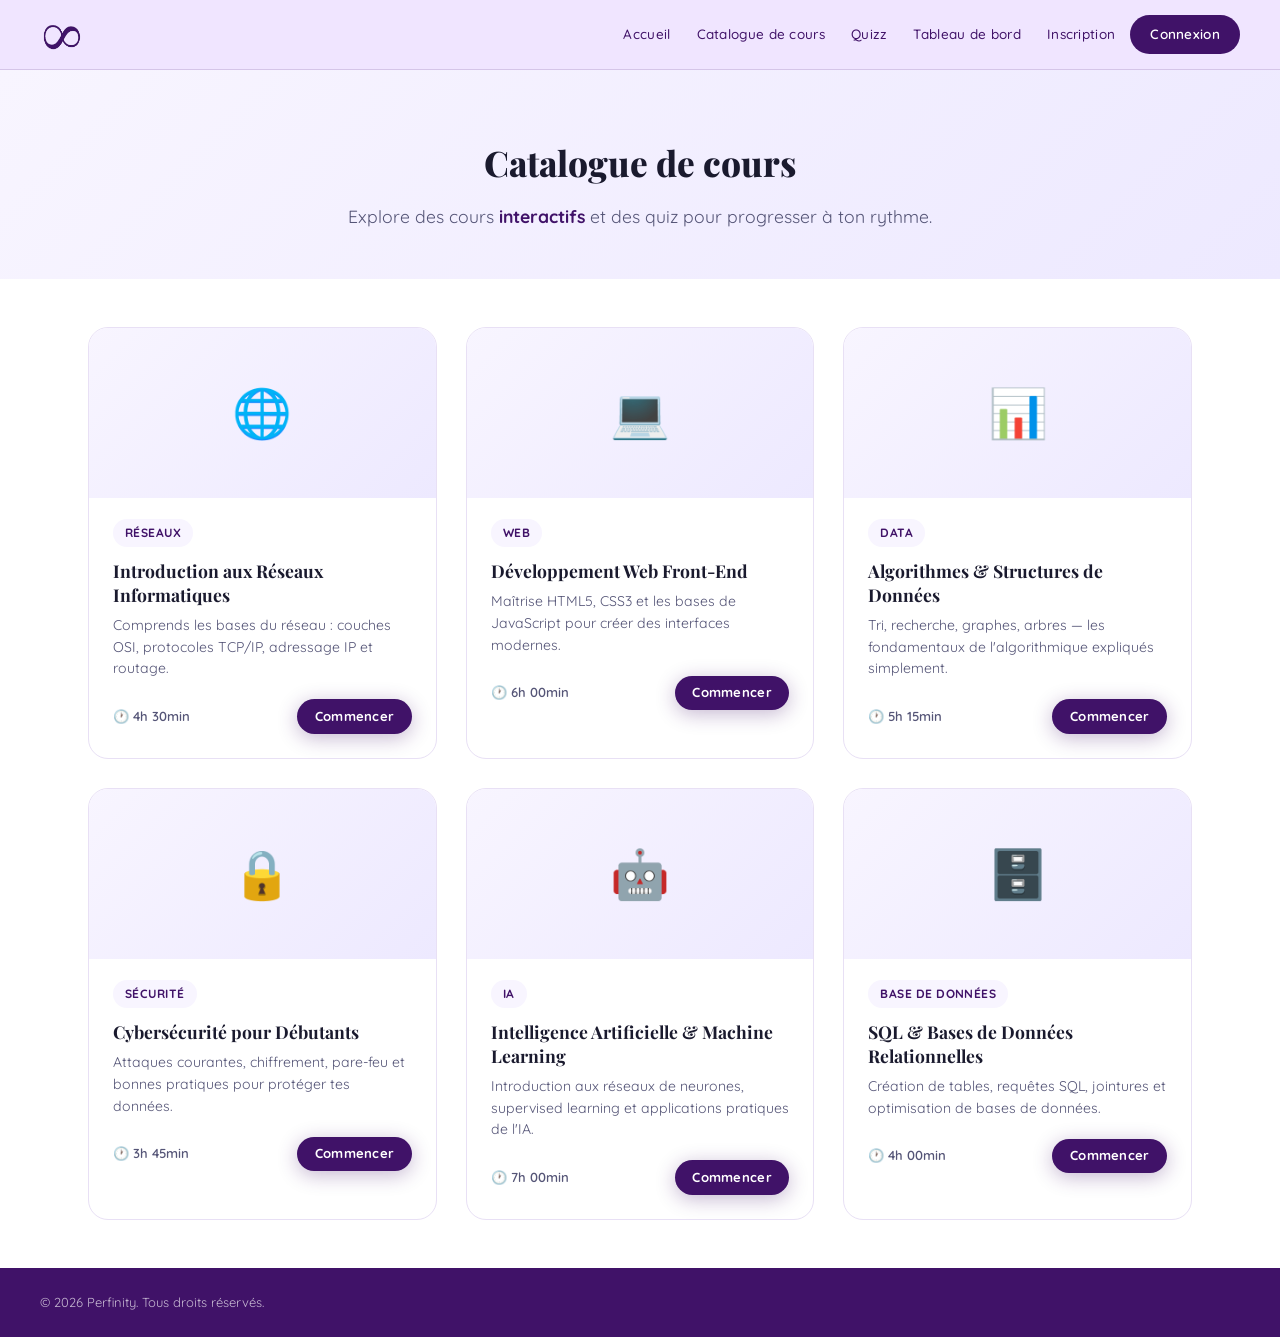
==== commit bdf6add1: "entrée des fichiers js en jeu" ====
--- a/cata.html
+++ b/cata.html
@@ -5,25 +5,23 @@
   <meta name="viewport" content="width=device-width, initial-scale=1.0">
   <title>Perfinity – Catalogue de cours</title>
   <link rel="stylesheet" href="style.css">
-  <link rel="icon" href="Perfinity_vf_claire-removebg-preview.png">
-  <script src="https://unpkg.com/@phosphor-icons/web"></script>
+  <link rel="icon" href="/Perfinity_vf_claire-removebg-preview2.png">
 </head>
+<script type="module" src="cata.js"></script>
+
 <body>
 
   <!-- HEADER -->
   <header>
-    <div class="brand">
-      <img src="Perfinity_vf_claire-removebg-preview2.png" alt="Perfinity" class="logo">
-      <span>Perfinity</span>
-    </div>
+    <img src="/Perfinity_vf_claire-removebg-preview2.png" alt="Perfinity" class="logo">
     <nav>
       <ul>
-                <li><a href="index.html"><i class="ph-bold ph-house"></i> Accueil</a></li>
-                <li><a href="cata.html" class="active"><i class="ph-bold ph-books"></i> Catalogue de cours</a></li>
-                <li><a href="qui.html"><i class="ph-bold ph-question"></i> Quizz</a></li>
-                <li><a href="tdb.html"><i class="ph-bold ph-chart-bar"></i> Tableau de bord</a></li>
-                <li><a href="inscrip.html"><i class="ph-bold ph-user-plus"></i> Inscription</a></li>
-                <li><a href="log.html"><i class="ph-bold ph-sign-in"></i> Connexion</a></li>
+        <li><a href="home.html">Accueil</a></li>
+        <li><a href="cata.html" id="nav-cata">Catalogue de cours</a></li>
+        <li><a href="qui.html" id="nav-qui">Quizz</a></li>
+        <li><a href="tdb.html" id="nav-tdb">Tableau de bord</a></li>
+        <li><a href="inscrip.html" id="nav-inscrip">Inscription</a></li>
+        <li><a href="log.html" id="nav-auth">Connexion</a></li>
       </ul>
     </nav>
   </header>
@@ -122,15 +120,7 @@
 
   <!-- FOOTER -->
   <footer>
-    <p><i class="ph-bold ph-copyright"></i> 2026 Perfinity. Tous droits réservés.</p>
-    <div class="rslinks">
-      <a href="https://www.tiktok.com/@immybloom26" target="_blank">
-        <img src="styles/LogoTikTok.jpg" alt="TikTok">
-      </a>
-      <a href="https://www.instagram.com/immyb_loom/" target="_blank">
-        <img src="styles/logoInsta.jpg" alt="Instagram">
-      </a>
-    </div>
+    <p>© 2026 Perfinity. Tous droits réservés.</p>
   </footer>
 
 </body>
